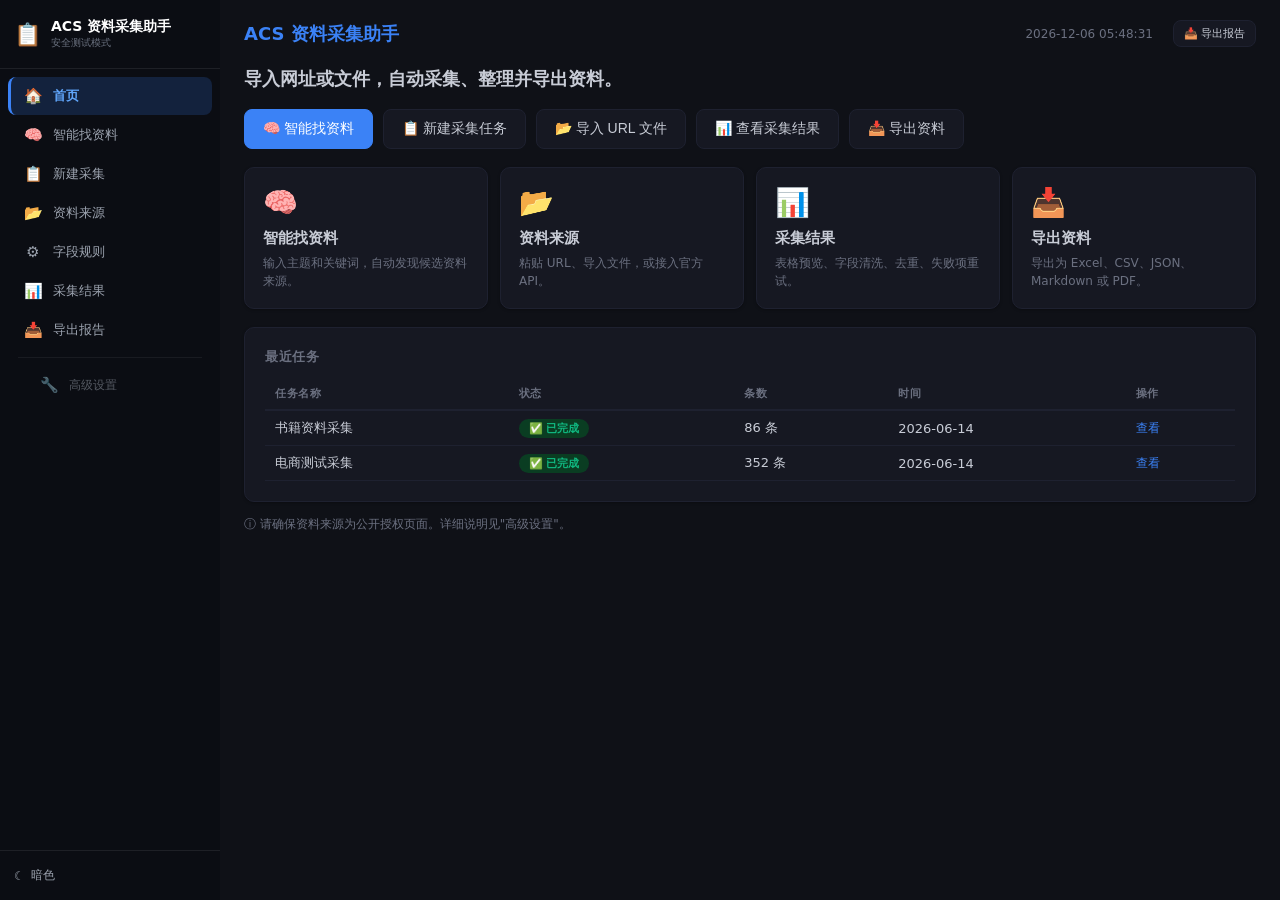
==== acs_ui/index.html @ 5f40047c "feat: ACS v1.1.0-discovery P1.1 — UI provider selector + candidate confirm loop acs_ui/index.html (4" ====
<!DOCTYPE html>
<html lang="zh-CN">
<head>
<meta charset="UTF-8">
<meta name="viewport" content="width=device-width, initial-scale=1.0">
<title>ACS 资料采集助手</title>
<link rel="stylesheet" href="styles.css">
</head>
<body>
<!-- ── Sidebar ── -->
<nav class="sidebar" id="sidebar">
  <div class="sidebar-brand">
    <span class="brand-icon">📋</span>
    <div>
      <div class="brand-name">ACS 资料采集助手</div>
      <div class="brand-ver">安全测试模式</div>
    </div>
  </div>
  <div class="sidebar-nav">
    <a class="nav-item active" data-page="overview" onclick="switchPage('overview')">
      <span class="nav-icon">🏠</span> 首页
    </a>
    <a class="nav-item" data-page="discovery" onclick="switchPage('discovery')">
      <span class="nav-icon">🧠</span> 智能找资料
    </a>
    <a class="nav-item" data-page="new_task" onclick="switchPage('new_task')">
      <span class="nav-icon">📋</span> 新建采集
    </a>
    <a class="nav-item" data-page="sources" onclick="switchPage('sources')">
      <span class="nav-icon">📂</span> 资料来源
    </a>
    <a class="nav-item" data-page="fields" onclick="switchPage('fields')">
      <span class="nav-icon">⚙</span> 字段规则
    </a>
    <a class="nav-item" data-page="results" onclick="switchPage('results')">
      <span class="nav-icon">📊</span> 采集结果
    </a>
    <a class="nav-item" data-page="export_page" onclick="switchPage('export_page')">
      <span class="nav-icon">📥</span> 导出报告
    </a>
    <div class="nav-separator"></div>
    <a class="nav-item nav-item-sub" data-page="readiness" onclick="switchPage('readiness')">
      <span class="nav-icon">🔧</span> 高级设置
    </a>
  </div>
  <div class="sidebar-footer">
    <div class="theme-toggle" onclick="toggleTheme()">
      <span id="theme-icon">☾</span> <span id="theme-label">暗色</span>
    </div>
  </div>
</nav>

<!-- ── Main Content ── -->
<main class="main">
  <header class="topbar">
    <div class="topbar-left">
      <span class="topbar-title">ACS 资料采集助手</span>
    </div>
    <div class="topbar-right">
      <span class="topbar-time" id="clock">--</span>
      <button class="btn btn-sm" onclick="exportReport()">📥 导出报告</button>
    </div>
  </header>

  <!-- ── Page: Home ── -->
  <section class="page active" id="page-overview">
    <h2>导入网址或文件，自动采集、整理并导出资料。</h2>

    <div class="action-row">
      <button class="btn btn-lg btn-primary" onclick="switchPage('discovery')">🧠 智能找资料</button>
      <button class="btn btn-lg" onclick="switchPage('new_task')">📋 新建采集任务</button>
      <button class="btn btn-lg" onclick="switchPage('sources')">📂 导入 URL 文件</button>
      <button class="btn btn-lg" onclick="switchPage('results')">📊 查看采集结果</button>
      <button class="btn btn-lg" onclick="switchPage('export_page')">📥 导出资料</button>
    </div>

    <div class="user-summary-grid">
      <div class="user-card" onclick="switchPage('discovery')" style="cursor:pointer">
        <div class="user-card-icon">🧠</div>
        <div class="user-card-title">智能找资料</div>
        <div class="user-card-desc">输入主题和关键词，自动发现候选资料来源。</div>
      </div>
      <div class="user-card" onclick="switchPage('sources')" style="cursor:pointer">
        <div class="user-card-icon">📂</div>
        <div class="user-card-title">资料来源</div>
        <div class="user-card-desc">粘贴 URL、导入文件，或接入官方 API。</div>
      </div>
      <div class="user-card" onclick="switchPage('results')" style="cursor:pointer">
        <div class="user-card-icon">📊</div>
        <div class="user-card-title">采集结果</div>
        <div class="user-card-desc">表格预览、字段清洗、去重、失败项重试。</div>
      </div>
      <div class="user-card" onclick="switchPage('export_page')" style="cursor:pointer">
        <div class="user-card-icon">📥</div>
        <div class="user-card-title">导出资料</div>
        <div class="user-card-desc">导出为 Excel、CSV、JSON、Markdown 或 PDF。</div>
      </div>
    </div>

    <div class="card">
      <h3>最近任务</h3>
      <table class="data-table">
        <thead><tr><th>任务名称</th><th>状态</th><th>条数</th><th>时间</th><th>操作</th></tr></thead>
        <tbody>
          <tr><td>书籍资料采集</td><td><span class="badge-green">✅ 已完成</span></td><td>86 条</td><td>2026-06-14</td><td><a href="#" onclick="switchPage('results')" class="link">查看</a></td></tr>
          <tr><td>电商测试采集</td><td><span class="badge-green">✅ 已完成</span></td><td>352 条</td><td>2026-06-14</td><td><a href="#" onclick="switchPage('results')" class="link">查看</a></td></tr>
        </tbody>
      </table>
    </div>

    <p class="footnote">ⓘ 请确保资料来源为公开授权页面。详细说明见"高级设置"。</p>
  </section>

  <!-- ── Page: Discovery ── -->
  <section class="page" id="page-discovery">
    <h2>🧠 智能找资料</h2>

    <div class="card" style="max-width:720px">
      <div class="form-group">
        <label>资料发现方式</label>
        <select class="form-input" id="provider_select" onchange="onProviderChange()" style="width:260px">
          <option value="mock">Mock 演示数据</option>
          <option value="import-file">导入搜索结果文件</option>
          <option value="sitemap">Sitemap</option>
          <option value="rss">RSS / Atom</option>
        </select>
        <div id="provider_desc" style="margin-top:4px;font-size:12px;color:var(--text-dim)">使用内置演示数据测试发现流程。</div>
      </div>

      <!-- Mock inputs -->
      <div id="inputs_mock">
        <div class="form-group">
          <label>资料主题</label>
          <input type="text" class="form-input" id="topic_mock" placeholder="例如：园区废气治理案例、半导体行业趋势...">
        </div>
        <div class="form-group">
          <label>关键词（逗号分隔）</label>
          <input type="text" class="form-input" id="keywords_mock" placeholder="例如：VOCs, 活性炭, 废气治理, 整改报告">
        </div>
        <div class="form-group" style="display:flex;gap:14px">
          <div style="flex:1">
            <label>资料类型</label>
            <select class="form-input"><option>网页资料</option><option>文章资料</option><option>政策资料</option><option>企业资料</option><option>商品资料</option><option>PDF 文档</option></select>
          </div>
          <div style="flex:1">
            <label>预计数量</label>
            <select class="form-input"><option>10 条</option><option>20 条</option><option selected>20 条</option><option>50 条</option></select>
          </div>
        </div>
      </div>

      <!-- Import-file inputs -->
      <div id="inputs_import" style="display:none">
        <div class="form-group">
          <label>文件路径</label>
          <input type="text" class="form-input" id="import_path" placeholder="D:\数据\search_results.csv 或 .txt / .json / .md">
        </div>
        <div class="form-group">
          <label>资料主题（可选）</label>
          <input type="text" class="form-input" id="topic_import" placeholder="例如：园区废气治理案例">
        </div>
        <div class="form-group">
          <label>关键词（逗号分隔，可选）</label>
          <input type="text" class="form-input" id="keywords_import" placeholder="例如：VOCs, 活性炭">
        </div>
        <p style="font-size:12px;color:var(--text-dim)">支持 CSV（含 url 列）、JSON 数组、TXT（每行一个 URL）、Markdown 文件。</p>
      </div>

      <!-- Sitemap inputs -->
      <div id="inputs_sitemap" style="display:none">
        <div class="form-group">
          <label>Sitemap 地址</label>
          <input type="text" class="form-input" id="sitemap_url" placeholder="https://example.com/sitemap.xml">
        </div>
        <div class="form-group">
          <label>资料主题（可选）</label>
          <input type="text" class="form-input" id="topic_sm" placeholder="例如：园区废气治理案例">
        </div>
        <div class="form-group">
          <label>关键词（逗号分隔，可选）</label>
          <input type="text" class="form-input" id="keywords_sm" placeholder="例如：VOCs, 活性炭">
        </div>
        <p style="font-size:12px;color:var(--text-dim)">仅读取公开 sitemap。不绕过登录或访问控制。支持 sitemap index 递归。</p>
      </div>

      <!-- RSS inputs -->
      <div id="inputs_rss" style="display:none">
        <div class="form-group">
          <label>Feed 地址</label>
          <input type="text" class="form-input" id="feed_url" placeholder="https://example.com/feed.xml 或 /rss">
        </div>
        <div class="form-group">
          <label>资料主题（可选）</label>
          <input type="text" class="form-input" id="topic_rss" placeholder="例如：园区废气治理案例">
        </div>
        <div class="form-group">
          <label>关键词（逗号分隔，可选）</label>
          <input type="text" class="form-input" id="keywords_rss" placeholder="例如：VOCs, 活性炭">
        </div>
        <p style="font-size:12px;color:var(--text-dim)">支持 RSS 2.0 和 Atom 格式。仅读取公开 feed。</p>
      </div>

      <div class="form-group" style="margin-top:8px">
        <label style="cursor:pointer;font-weight:400">
          <input type="checkbox" id="exclude_commercial" checked style="margin-right:6px"> 排除商业平台（Amazon/Walmart/BestBuy 等，已知存在访问限制）
        </label>
      </div>

      <button class="btn btn-primary btn-lg" onclick="runDiscovery()" style="margin-top:8px">🔍 开始找资料</button>

      <div id="discovery_cmd" style="display:none;margin-top:14px;padding:12px;background:var(--bg);border-radius:6px;font-family:monospace;font-size:12px"></div>

      <p class="footnote" style="margin-top:10px">ⓘ 所有候选来源均经过安全检查和合规过滤。blocked 来源不会被采集。</p>
    </div>
  </section>

  <!-- ── Page: Candidate Confirmation ── -->
  <section class="page" id="page-candidates">
    <h2>候选来源确认</h2>

    <div class="card">
      <div style="display:flex;justify-content:space-between;align-items:center;margin-bottom:14px;flex-wrap:wrap;gap:8px">
        <span>搜索结果：<strong id="candidate_total">6</strong> 条 <span style="font-size:12px;color:var(--text-dim)" id="provider_label">(Mock 演示)</span></span>
        <span>
          <button class="btn btn-sm" onclick="selectAllAllowed()">全选可采集</button>
          <button class="btn btn-sm btn-primary" onclick="addToTask()">加入采集任务 →</button>
        </span>
      </div>

      <table class="data-table">
        <thead><tr><th>☑</th><th>标题</th><th>URL</th><th>来源</th><th>相关度</th><th>状态</th><th>操作</th></tr></thead>
        <tbody id="candidate_tbody">
          <tr><td><input type="checkbox" checked></td><td>园区VOCs治理典型案例分析</td><td style="font-family:monospace;font-size:11px">epb.gov.cn/...</td><td>epb.gov.cn</td><td><span class="badge-green">92%</span></td><td><span class="badge-green">可采集</span></td><td><a href="#" class="link" onclick="showToast('完整度 67%，采集时间 14:23')">详情</a></td></tr>
          <tr><td><input type="checkbox" checked></td><td>活性炭吸附技术在废气治理中的应用指南</td><td style="font-family:monospace;font-size:11px">mee.gov.cn/...</td><td>mee.gov.cn</td><td><span class="badge-green">88%</span></td><td><span class="badge-green">可采集</span></td><td><a href="#" class="link">详情</a></td></tr>
          <tr><td><input type="checkbox" checked></td><td>挥发性有机物治理整改报告汇编</td><td style="font-family:monospace;font-size:11px">zhbb.gov.cn/...</td><td>zhbb.gov.cn</td><td><span class="badge-green">85%</span></td><td><span class="badge-green">可采集</span></td><td><a href="#" class="link">详情</a></td></tr>
          <tr><td><input type="checkbox"></td><td>XXX环保设备供应商产品目录</td><td style="font-family:monospace;font-size:11px">example.com/...</td><td>example.com</td><td><span class="badge-yellow">71%</span></td><td><span class="badge-yellow">需确认</span></td><td><a href="#" class="link">预览</a></td></tr>
          <tr><td><input type="checkbox"></td><td>XXX公司VOCs治理方案.pdf</td><td style="font-family:monospace;font-size:11px">xxx.co/...</td><td>xxx.co</td><td><span class="badge-yellow">65%</span></td><td><span class="badge-red">高风险</span></td><td><span class="dim">商业域名</span></td></tr>
          <tr><td><span style="color:var(--red)">✕</span></td><td style="opacity:0.45">付费资料平台 - VOCs治理专题</td><td style="font-family:monospace;font-size:11px;opacity:0.45">paywall.cn/...</td><td style="opacity:0.45">paywall.cn</td><td><span class="badge-red">40%</span></td><td><span class="badge-red">禁止采集</span></td><td><span class="dim">付费墙</span></td></tr>
        </tbody>
      </table>

      <div style="margin-top:12px;font-size:13px;display:flex;justify-content:space-between;align-items:center;flex-wrap:wrap;gap:8px">
        <span>
          已选 <strong id="sel_count">3</strong> 条 |
          <span class="badge-green">可采集 <span id="allowed_n">3</span></span>
          <span class="badge-yellow">需确认 <span id="review_n">2</span></span>
          <span class="badge-red">禁止 <span id="blocked_n">1</span></span>
        </span>
        <span style="font-size:12px;color:var(--text-dim)">ⓘ 禁止采集的条目不可勾选，不会进入采集任务。</span>
      </div>

      <div id="task_cmd_box" style="display:none;margin-top:14px;padding:12px;background:var(--bg);border-radius:6px;font-family:monospace;font-size:12px"></div>
    </div>
  </section>

  <!-- ── Page: New Task ── -->
  <section class="page" id="page-new_task">
    <h2>新建采集任务</h2>

    <div class="card" style="max-width:640px">
      <div class="form-group">
        <label>任务名称</label>
        <input type="text" class="form-input" id="task_name" placeholder="例如：商品资料采集_2026" value="资料采集_2026-06-14">
      </div>
      <div class="form-group">
        <label>资料类型</label>
        <select class="form-input" id="task_type">
          <option>商品资料</option>
          <option>文章资料</option>
          <option>企业资料</option>
          <option>网页资料</option>
          <option>自定义资料</option>
        </select>
      </div>
      <div class="form-group">
        <label>目标来源</label>
        <select class="form-input" id="task_source">
          <option>从 URL 文件导入</option>
          <option>粘贴单个 URL</option>
          <option>导入本地 HTML</option>
          <option>导入 CSV / Excel / JSON</option>
        </select>
      </div>
      <div class="form-group">
        <label>采集模式</label>
        <div style="margin-top:6px">
          <label style="margin-right:20px;cursor:pointer"><input type="radio" name="mode" value="test" checked> 安全测试（推荐）</label>
          <label style="cursor:pointer;opacity:0.6"><input type="radio" name="mode" value="prod" disabled> 正式采集（需合规 URL + 准备状态评估）</label>
        </div>
      </div>
      <button class="btn btn-primary" onclick="switchPage('sources')" style="margin-top:12px">下一步：导入资料来源 →</button>
    </div>
  </section>

  <!-- ── Page: Sources ── -->
  <section class="page" id="page-sources">
    <h2>资料来源</h2>

    <div class="card" style="max-width:680px">
      <div style="display:flex;gap:10px;margin-bottom:16px">
        <button class="btn" onclick="showToast('请选择 URL 文件（每行一个网址）')">📁 导入 URL 文件</button>
        <button class="btn" onclick="showToast('请在下方粘贴 URL')">📋 粘贴单个 URL</button>
        <button class="btn" onclick="showToast('请选择本地 HTML 文件')">📄 导入本地 HTML</button>
        <button class="btn" onclick="showToast('请选择 CSV / Excel / JSON 文件')">📊 导入表格文件</button>
      </div>

      <textarea class="form-input" rows="4" placeholder="在此粘贴 URL，每行一个...&#10;https://example.com/product/1&#10;https://example.com/product/2" style="font-family:monospace;font-size:13px"></textarea>

      <div style="margin-top:12px;font-size:13px;color:var(--text-dim)">
        已导入 <strong id="source_count">86</strong> 条来源
      </div>

      <table class="data-table" style="margin-top:10px;max-height:240px;display:block;overflow-y:auto">
        <thead><tr><th>#</th><th>URL</th><th>状态</th></tr></thead>
        <tbody>
          <tr><td>1</td><td style="font-family:monospace;font-size:12px">https://books.toscrape.com/catalogue/a-light-in-the-attic_1000/index.html</td><td><span class="badge-green">✅</span></td></tr>
          <tr><td>2</td><td style="font-family:monospace;font-size:12px">https://books.toscrape.com/catalogue/tipping-the-velvet_999/index.html</td><td><span class="badge-green">✅</span></td></tr>
          <tr><td>3</td><td style="font-family:monospace;font-size:12px">https://books.toscrape.com/catalogue/soumission_998/index.html</td><td><span class="badge-green">✅</span></td></tr>
        </tbody>
      </table>

      <button class="btn btn-primary" onclick="switchPage('fields')" style="margin-top:12px">下一步：选择字段 →</button>
    </div>
  </section>

  <!-- ── Page: Fields ── -->
  <section class="page" id="page-fields">
    <h2>字段规则</h2>

    <div class="card" style="max-width:680px">
      <h3>选择要提取的字段</h3>
      <div class="field-grid">
        <label class="field-check"><input type="checkbox" checked> 标题</label>
        <label class="field-check"><input type="checkbox" checked> 价格</label>
        <label class="field-check"><input type="checkbox" checked> 描述</label>
        <label class="field-check"><input type="checkbox" checked> 图片</label>
        <label class="field-check"><input type="checkbox" checked> 链接</label>
        <label class="field-check"><input type="checkbox" checked> 正文</label>
        <label class="field-check"><input type="checkbox"> 发布时间</label>
        <label class="field-check"><input type="checkbox"> 作者</label>
        <label class="field-check"><input type="checkbox"> 分类</label>
      </div>

      <div style="margin-top:16px">
        <label>使用模板</label>
        <select class="form-input" style="width:200px;display:inline;margin-left:8px">
          <option>商品资料模板</option>
          <option>文章资料模板</option>
          <option>自定义字段</option>
        </select>
        <button class="btn btn-sm" style="margin-left:8px" onclick="showToast('模板已保存')">💾 保存模板</button>
      </div>

      <button class="btn btn-primary" onclick="switchPage('results')" style="margin-top:12px">开始采集 →</button>
    </div>
  </section>

  <!-- ── Page: Results ── -->
  <section class="page" id="page-results">
    <h2>采集结果</h2>

    <div class="card">
      <div style="display:flex;gap:8px;margin-bottom:14px;flex-wrap:wrap">
        <input type="text" class="form-input" placeholder="🔍 搜索..." style="width:200px">
        <button class="btn btn-sm">筛选 ▾</button>
        <button class="btn btn-sm" onclick="showToast('已去除重复数据')">去重</button>
        <button class="btn btn-sm" onclick="showToast('正在重新采集失败项...')">🔄 重试失败项</button>
      </div>

      <table class="data-table">
        <thead><tr><th>#</th><th>标题</th><th>价格</th><th>状态</th><th>操作</th></tr></thead>
        <tbody>
          <tr><td>1</td><td>A Light in the Attic</td><td>£51.77</td><td><span class="badge-green">✅</span></td><td><a href="#" class="link" onclick="showToast('详情：采集时间 14:23，完整度 67%')">详情</a></td></tr>
          <tr><td>2</td><td>Tipping the Velvet</td><td>£53.74</td><td><span class="badge-green">✅</span></td><td><a href="#" class="link" onclick="showToast('详情：采集时间 14:23，完整度 67%')">详情</a></td></tr>
          <tr><td>3</td><td>Soumission</td><td>£50.10</td><td><span class="badge-green">✅</span></td><td><a href="#" class="link" onclick="showToast('详情：采集时间 14:23，完整度 67%')">详情</a></td></tr>
          <tr><td>4</td><td>Sharp Objects</td><td>£47.82</td><td><span class="badge-red">❌ 404</span></td><td><a href="#" class="link" onclick="showToast('失败原因：页面不存在 (HTTP 404)，已自动跳过')">重试</a></td></tr>
          <tr><td>5</td><td>Sapiens</td><td>£54.23</td><td><span class="badge-green">✅</span></td><td><a href="#" class="link">详情</a></td></tr>
        </tbody>
      </table>

      <div style="display:flex;justify-content:space-between;align-items:center;margin-top:12px;font-size:13px">
        <span><span class="badge-green">86 条成功</span> <span class="badge-red">0 条失败</span></span>
        <span>
          <button class="btn btn-sm btn-primary" onclick="switchPage('export_page')">📥 导出全部结果</button>
        </span>
      </div>
    </div>
  </section>

  <!-- ── Page: Export ── -->
  <section class="page" id="page-export_page">
    <h2>导出报告</h2>

    <div class="card" style="max-width:600px">
      <h3>导出格式</h3>
      <div class="action-row">
        <button class="btn btn-lg" onclick="showToast('正在导出 Excel...')">📊 Excel (.xlsx)</button>
        <button class="btn btn-lg" onclick="showToast('正在导出 CSV...')">📄 CSV</button>
        <button class="btn btn-lg" onclick="exportReport()">📋 JSON</button>
        <button class="btn btn-lg" onclick="showToast('正在导出 Markdown...')">📝 Markdown</button>
        <button class="btn btn-lg" onclick="showToast('PDF 导出功能将在后续版本中实现')" style="opacity:0.6">📕 PDF</button>
      </div>

      <div class="form-group" style="margin-top:14px">
        <label>导出范围</label>
        <div style="margin-top:4px">
          <label style="margin-right:20px;cursor:pointer"><input type="radio" name="export_scope" checked> 全部</label>
          <label style="margin-right:20px;cursor:pointer"><input type="radio" name="export_scope"> 仅成功项</label>
          <label style="cursor:pointer"><input type="radio" name="export_scope"> 仅失败项</label>
        </div>
      </div>

      <div class="form-group" style="margin-top:10px">
        <label>文件名</label>
        <input type="text" class="form-input" value="资料导出_2026-06-14" style="width:280px">
      </div>

      <h3 style="margin-top:20px">最近导出</h3>
      <table class="data-table">
        <thead><tr><th>文件名</th><th>条数</th><th>格式</th></tr></thead>
        <tbody>
          <tr><td>资料导出_2026-06-14</td><td>86</td><td>.json</td></tr>
        </tbody>
      </table>
    </div>
  </section>

  <!-- ── Page: Readiness (高级设置) ── -->
  <section class="page" id="page-readiness">
    <h2>高级设置</h2>

    <div class="card">
      <table class="metric-table">
        <tr><td>系统状态</td><td><span class="badge-blue">安全测试模式</span></td></tr>
        <tr><td>准备状态*</td><td><span class="badge-green">READY</span> <span class="dim">*仅测试站点</span></td></tr>
        <tr><td>真实生产</td><td><span class="badge-red">未启用</span></td></tr>
        <tr><td>自动测试</td><td><span class="badge-green">529/529 通过</span></td></tr>
        <tr><td>健康检查</td><td><span class="badge-green">15/15 通过</span></td></tr>
      </table>
    </div>

    <details class="advanced-details">
      <summary>展开合规检查</summary>
      <div class="diagnostic-block">
        <div class="security-checks">
          <div class="check-row ok"><span>✓</span> 不绕过登录</div>
          <div class="check-row ok"><span>✓</span> 不绕过验证码</div>
          <div class="check-row ok"><span>✓</span> 不绕过访问控制</div>
          <div class="check-row ok"><span>✓</span> 不绕过 403/401/429</div>
          <div class="check-row ok"><span>✓</span> 不使用 Cookie/Token 绕过</div>
          <div class="check-row ok"><span>✓</span> 不高频请求</div>
          <div class="check-row ok"><span>✓</span> 不采集未授权资料</div>
          <div class="check-row ok"><span>✓</span> AI Parser 不替代正式输出</div>
        </div>
      </div>
    </details>

    <details class="advanced-details">
      <summary>展开 readiness 详情</summary>
      <div class="diagnostic-block">
        <table class="data-table">
          <thead><tr><th>站点</th><th>样本</th><th>成功率</th><th>完整度</th><th>等级</th></tr></thead>
          <tbody>
            <tr><td>books.toscrape.com</td><td>352</td><td>100%</td><td>63.5%</td><td><span class="badge-green">READY</span></td></tr>
            <tr><td>真实目标站点</td><td>0</td><td>—</td><td>—</td><td><span class="badge-red">未完成</span></td></tr>
          </tbody>
        </table>
      </div>
    </details>

    <details class="advanced-details">
      <summary>展开 canary sandbox</summary>
      <div class="diagnostic-block">
        <table class="metric-table">
          <tr><td>Canary</td><td><span class="badge-blue">沙盒已完成</span></td></tr>
          <tr><td>Rollback</td><td><span class="badge-green">已验证</span></td></tr>
          <tr><td>真实生产 Canary</td><td><span class="badge-red">未执行</span></td></tr>
        </table>
      </div>
    </details>

    <div class="card" style="margin-top:14px">
      <h3>关于</h3>
      <p style="font-size:13px;color:var(--text-dim)">ACS v1.0.0-sandbox · 安全测试模式 · 真实生产未启用</p>
    </div>
  </section>
</main>

<script src="app.js"></script>
</body>
</html>
---- acs_ui/styles.css ----
/* ── ACS 资料采集助手 — Desktop Data Tool Theme ── */
:root {
  --bg: #f5f6f8;
  --bg-card: #ffffff;
  --bg-sidebar: #1a1d28;
  --border: #e0e3e8;
  --text: #1a1c23;
  --text-dim: #7a7f8c;
  --accent: #3b82f6;
  --accent-light: #eff6ff;
  --green: #10b981;
  --green-light: #ecfdf5;
  --yellow: #f59e0b;
  --yellow-light: #fffbeb;
  --red: #ef4444;
  --red-light: #fef2f2;
  --blue: #3b82f6;
  --blue-light: #eff6ff;
  --radius: 10px;
  --shadow: 0 1px 3px rgba(0,0,0,0.08);
  --shadow-lg: 0 4px 12px rgba(0,0,0,0.1);
  --font: -apple-system, BlinkMacSystemFont, 'Segoe UI', system-ui, sans-serif;
  --sidebar-w: 220px;
}

/* Dark mode */
body.dark {
  --bg: #0f1117;
  --bg-card: #161822;
  --bg-sidebar: #0b0d13;
  --border: #1e2130;
  --text: #c8ccd6;
  --text-dim: #6b7080;
  --accent-light: #0a1f3d;
  --green-light: #0a3d22;
  --yellow-light: #3d2e00;
  --red-light: #3d0a0a;
  --blue-light: #0a1f3d;
  --shadow: 0 1px 3px rgba(0,0,0,0.3);
  --shadow-lg: 0 4px 12px rgba(0,0,0,0.4);
}

* { margin:0; padding:0; box-sizing:border-box; }
body { font-family:var(--font); background:var(--bg); color:var(--text); display:flex; min-height:100vh; }

/* ── Sidebar ── */
.sidebar {
  width:var(--sidebar-w); background:var(--bg-sidebar); color:#c8ccd6;
  display:flex; flex-direction:column; position:fixed; top:0; left:0; bottom:0; z-index:10;
}
.sidebar-brand { padding:18px 14px; border-bottom:1px solid rgba(255,255,255,0.08); display:flex; align-items:center; gap:10px; }
.brand-icon { font-size:22px; }
.brand-name { font-size:14px; font-weight:700; color:#fff; }
.brand-ver { font-size:10px; color:#6b7280; }
.sidebar-nav { flex:1; padding:8px; }
.nav-item {
  display:flex; align-items:center; gap:10px; padding:10px 12px; border-radius:8px;
  color:#9ca3af; cursor:pointer; font-size:13px; transition:all 0.12s; margin-bottom:1px;
  text-decoration:none; border-left:3px solid transparent;
}
.nav-item:hover { background:rgba(255,255,255,0.06); color:#e5e7eb; }
.nav-item.active { background:rgba(59,130,246,0.18); color:#60a5fa; font-weight:600; border-left-color:#3b82f6; }
.nav-icon { font-size:15px; width:20px; text-align:center; }
.nav-item-sub { opacity:0.5; font-size:12px; padding-left:28px; margin-top:6px; }
.nav-item-sub:hover { opacity:0.85; }
.nav-separator { height:1px; background:rgba(255,255,255,0.06); margin:8px 10px; }
.sidebar-footer { padding:10px 14px; border-top:1px solid rgba(255,255,255,0.08); font-size:12px; }
.theme-toggle { display:flex; align-items:center; gap:6px; cursor:pointer; color:#9ca3af; padding:6px 0; }
.theme-toggle:hover { color:#e5e7eb; }

/* ── Main ── */
.main { margin-left:var(--sidebar-w); flex:1; padding:20px 24px; overflow-y:auto; }

/* ── Topbar ── */
.topbar { display:flex; justify-content:space-between; align-items:center; margin-bottom:20px; flex-wrap:wrap; gap:8px; }
.topbar-title { font-size:18px; font-weight:700; color:var(--accent); }
.topbar-time { font-size:12px; color:var(--text-dim); margin-right:12px; font-variant-numeric:tabular-nums; }
.topbar-right { display:flex; align-items:center; gap:8px; }

/* ── Badges ── */
.badge-green, .badge-yellow, .badge-red, .badge-blue {
  font-size:11px; padding:3px 10px; border-radius:12px; font-weight:600; white-space:nowrap;
}
.badge-green { background:var(--green-light); color:var(--green); }
.badge-yellow { background:var(--yellow-light); color:var(--yellow); }
.badge-red { background:var(--red-light); color:var(--red); }
.badge-blue { background:var(--blue-light); color:var(--blue); }

/* ── Cards ── */
.card {
  background:var(--bg-card); border:1px solid var(--border); border-radius:var(--radius);
  padding:20px; margin-bottom:14px; box-shadow:var(--shadow);
}
.card h3 { font-size:13px; color:var(--text-dim); text-transform:uppercase; letter-spacing:0.5px; margin-bottom:12px; }
.card-grid { display:grid; grid-template-columns:repeat(auto-fill, minmax(240px, 1fr)); gap:12px; margin-bottom:14px; }
.card-metric { text-align:center; }
.metric-label { font-size:10px; color:var(--text-dim); text-transform:uppercase; letter-spacing:1px; margin-bottom:6px; }
.metric-value { font-size:20px; font-weight:700; margin-bottom:3px; }
.metric-sub { font-size:11px; color:var(--text-dim); }
h2 { font-size:18px; font-weight:600; margin-bottom:16px; color:var(--text); }

/* ── User Cards ── */
.user-summary-grid {
  display:grid; grid-template-columns:repeat(auto-fill, minmax(220px, 1fr)); gap:12px; margin-bottom:18px;
}
.user-card {
  border:1px solid var(--border); border-radius:var(--radius); padding:18px;
  background:var(--bg-card); box-shadow:var(--shadow); transition:box-shadow 0.15s;
}
.user-card:hover { box-shadow:var(--shadow-lg); }
.user-card-icon { font-size:28px; margin-bottom:10px; }
.user-card-title { font-size:15px; font-weight:600; margin-bottom:6px; }
.user-card-desc { font-size:12px; color:var(--text-dim); line-height:1.5; }

/* ── Action Row ── */
.action-row { display:flex; flex-wrap:wrap; gap:10px; margin:18px 0; }

/* ── Tables ── */
.metric-table { width:100%; border-collapse:collapse; }
.metric-table td { padding:8px 0; border-bottom:1px solid var(--border); font-size:13px; }
.metric-table td:first-child { color:var(--text-dim); width:160px; }
.data-table { width:100%; border-collapse:collapse; font-size:13px; }
.data-table th { text-align:left; padding:8px 10px; border-bottom:2px solid var(--border); color:var(--text-dim); font-weight:600; font-size:11px; text-transform:uppercase; letter-spacing:0.5px; }
.data-table td { padding:8px 10px; border-bottom:1px solid var(--border); }
.data-table tr:hover td { background:rgba(59,130,246,0.03); }
.dim { color:var(--text-dim); font-size:11px; }
.link { color:var(--accent); text-decoration:none; font-size:12px; cursor:pointer; }
.link:hover { text-decoration:underline; }

/* ── Forms ── */
.form-group { margin-bottom:14px; }
.form-group label { display:block; font-size:13px; font-weight:500; margin-bottom:5px; color:var(--text-dim); }
.form-input {
  width:100%; padding:9px 12px; border:1px solid var(--border); border-radius:6px;
  font-size:13px; font-family:var(--font); background:var(--bg); color:var(--text);
}
.form-input:focus { outline:none; border-color:var(--accent); box-shadow:0 0 0 3px rgba(59,130,246,0.1); }

.field-grid { display:flex; flex-wrap:wrap; gap:10px; }
.field-check {
  display:flex; align-items:center; gap:6px; font-size:13px; cursor:pointer;
  padding:6px 12px; border:1px solid var(--border); border-radius:6px; background:var(--bg);
}
.field-check:hover { border-color:var(--accent); }

/* ── Page visibility ── */
.page { display:none; }
.page.active { display:block; }

/* ── Buttons ── */
.btn {
  padding:8px 16px; border:1px solid var(--border); border-radius:8px; cursor:pointer;
  font-size:13px; background:var(--bg-card); color:var(--text); transition:all 0.12s;
}
.btn:hover { border-color:var(--accent); color:var(--accent); }
.btn-primary { background:var(--accent); color:#fff; border-color:var(--accent); }
.btn-primary:hover { background:#2563eb; color:#fff; }
.btn-sm { padding:5px 10px; font-size:11px; }
.btn-lg { padding:10px 18px; font-size:14px; font-weight:500; }

/* ── Footnotes ── */
.footnote { font-size:12px; color:var(--text-dim); margin-top:8px; }

/* ── Advanced ── */
.diagnostic-block {
  opacity:0.88; border-top:1px solid var(--border); margin-top:10px; padding-top:12px;
}
details.advanced-details {
  border:1px solid var(--border); border-radius:var(--radius);
  padding:12px 14px; margin-bottom:10px; background:var(--bg-card);
}
details.advanced-details summary { cursor:pointer; font-weight:600; font-size:13px; }

/* ── Security Checks ── */
.security-checks { font-size:13px; }
.check-row { display:flex; align-items:center; gap:8px; padding:5px 0; }
.check-row.ok { color:var(--green); }
.check-row span { font-size:14px; font-weight:700; }

/* ── Toast ── */
.toast {
  position:fixed; right:20px; bottom:20px; background:#1e293b; color:#fff;
  padding:12px 16px; border-radius:8px; box-shadow:0 12px 30px rgba(0,0,0,0.25);
  opacity:0; transform:translateY(8px); pointer-events:none;
  transition:all 0.2s ease; z-index:9999; font-family:var(--font); font-size:13px;
}
.toast.show { opacity:1; transform:translateY(0); }
body.dark .toast { background:#334155; }

/* ── Responsive ── */
@media (max-width:900px) {
  .sidebar { width:56px; }
  .sidebar .brand-name, .sidebar .brand-ver, .sidebar .nav-item span:not(.nav-icon),
  .sidebar .sidebar-footer, .nav-separator { display:none; }
  .sidebar-brand { padding:10px 8px; justify-content:center; }
  .nav-item { justify-content:center; padding:10px 6px; }
  .main { margin-left:56px; padding:12px; }
  .user-summary-grid { grid-template-columns:1fr; }
  .action-row { flex-direction:column; }
}
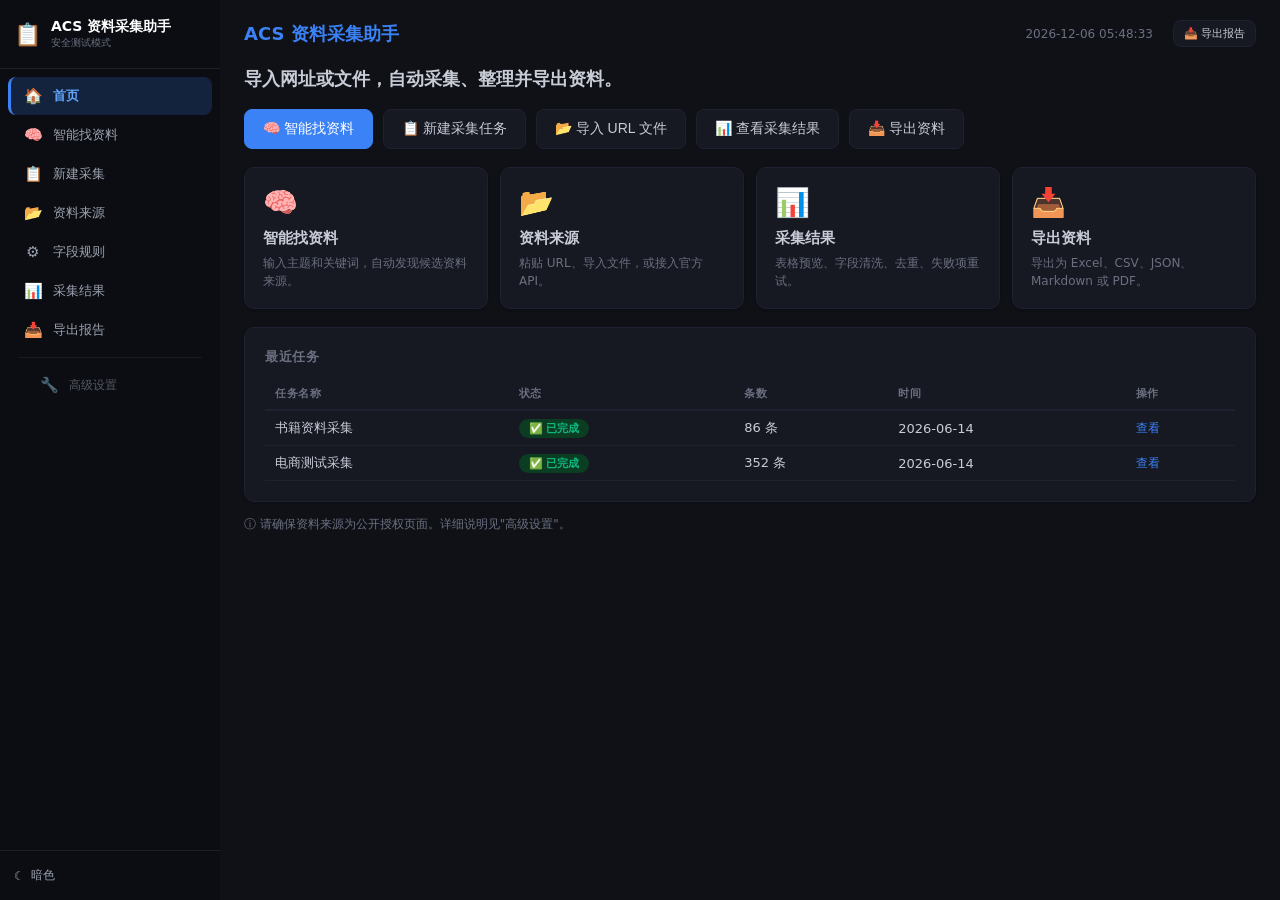
==== commit 74cd90ca: "feat: ACS v1.1.0-discovery P1.3 — one-click shadow collect + results preview + export local_server.p" ====
--- a/acs_ui/index.html
+++ b/acs_ui/index.html
@@ -359,31 +359,36 @@
   <section class="page" id="page-results">
     <h2>采集结果</h2>
 
+    <!-- Task Progress -->
+    <div class="card" style="margin-bottom:12px">
+      <div style="display:flex;justify-content:space-between;align-items:center;flex-wrap:wrap;gap:8px;margin-bottom:10px">
+        <span><strong>任务状态:</strong> <span id="task_status_text">就绪</span></span>
+        <span>
+          ☑ 成功: <strong id="task_ok">0</strong> &nbsp;
+          ✕ 失败: <strong id="task_fail">0</strong>
+        </span>
+      </div>
+      <div style="background:var(--bg);border-radius:6px;height:20px;overflow:hidden;margin-bottom:6px">
+        <div id="task_progress_bar" style="background:var(--accent);height:100%;width:0%;text-align:center;font-size:11px;color:#fff;line-height:20px;transition:width 0.5s">0%</div>
+      </div>
+      <div id="task_message" style="font-size:12px;color:var(--text-dim)">等待采集任务启动</div>
+      <div style="margin-top:10px;display:flex;gap:8px;flex-wrap:wrap">
+        <button class="btn btn-primary btn-sm" onclick="runShadowTask()" id="run_shadow_btn">▶ 开始测试采集</button>
+        <button class="btn btn-sm" onclick="loadResults()">🔄 刷新结果</button>
+        <button class="btn btn-sm" onclick="exportResults('json')">📋 导出 JSON</button>
+        <button class="btn btn-sm" onclick="exportResults('csv')">📄 导出 CSV</button>
+        <button class="btn btn-sm" onclick="exportResults('markdown')">📝 导出 Markdown</button>
+      </div>
+    </div>
+
+    <!-- Results Table -->
     <div class="card">
-      <div style="display:flex;gap:8px;margin-bottom:14px;flex-wrap:wrap">
-        <input type="text" class="form-input" placeholder="🔍 搜索..." style="width:200px">
-        <button class="btn btn-sm">筛选 ▾</button>
-        <button class="btn btn-sm" onclick="showToast('已去除重复数据')">去重</button>
-        <button class="btn btn-sm" onclick="showToast('正在重新采集失败项...')">🔄 重试失败项</button>
-      </div>
-
       <table class="data-table">
-        <thead><tr><th>#</th><th>标题</th><th>价格</th><th>状态</th><th>操作</th></tr></thead>
-        <tbody>
-          <tr><td>1</td><td>A Light in the Attic</td><td>£51.77</td><td><span class="badge-green">✅</span></td><td><a href="#" class="link" onclick="showToast('详情：采集时间 14:23，完整度 67%')">详情</a></td></tr>
-          <tr><td>2</td><td>Tipping the Velvet</td><td>£53.74</td><td><span class="badge-green">✅</span></td><td><a href="#" class="link" onclick="showToast('详情：采集时间 14:23，完整度 67%')">详情</a></td></tr>
-          <tr><td>3</td><td>Soumission</td><td>£50.10</td><td><span class="badge-green">✅</span></td><td><a href="#" class="link" onclick="showToast('详情：采集时间 14:23，完整度 67%')">详情</a></td></tr>
-          <tr><td>4</td><td>Sharp Objects</td><td>£47.82</td><td><span class="badge-red">❌ 404</span></td><td><a href="#" class="link" onclick="showToast('失败原因：页面不存在 (HTTP 404)，已自动跳过')">重试</a></td></tr>
-          <tr><td>5</td><td>Sapiens</td><td>£54.23</td><td><span class="badge-green">✅</span></td><td><a href="#" class="link">详情</a></td></tr>
+        <thead><tr><th>#</th><th>URL</th><th>标题</th><th>描述</th><th>价格</th><th>状态</th><th>失败原因</th><th>时间</th></tr></thead>
+        <tbody id="results_tbody">
+          <tr><td colspan="8" style="text-align:center;color:var(--text-dim)">点击"开始测试采集"或"刷新结果"加载数据</td></tr>
         </tbody>
       </table>
-
-      <div style="display:flex;justify-content:space-between;align-items:center;margin-top:12px;font-size:13px">
-        <span><span class="badge-green">86 条成功</span> <span class="badge-red">0 条失败</span></span>
-        <span>
-          <button class="btn btn-sm btn-primary" onclick="switchPage('export_page')">📥 导出全部结果</button>
-        </span>
-      </div>
     </div>
   </section>
 
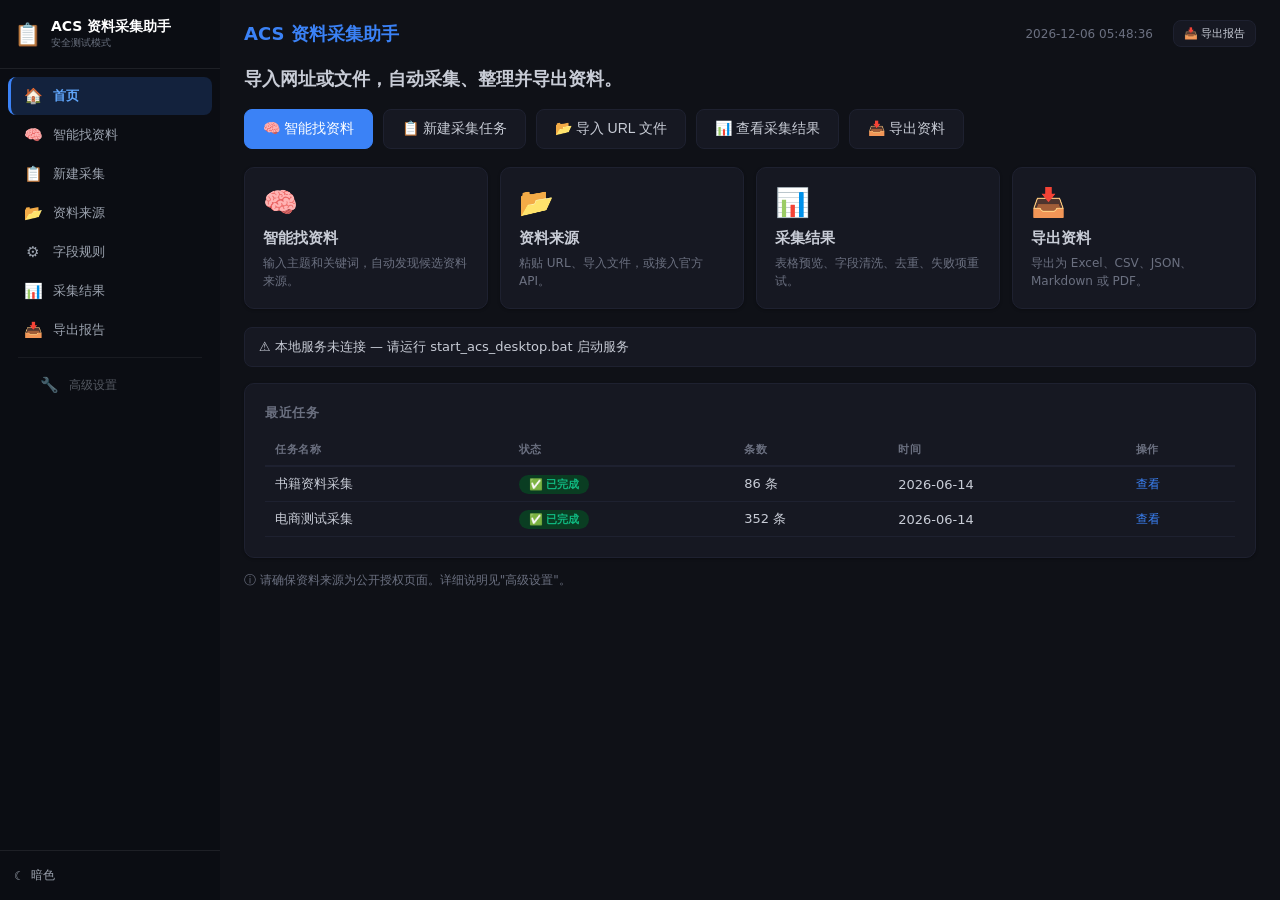
==== commit 792d2b82: "feat: ACS v1.1.0-discovery P1.4 — desktop one-click launch + release closure start_acs_desktop.bat: " ====
--- a/acs_ui/index.html
+++ b/acs_ui/index.html
@@ -97,6 +97,13 @@
       </div>
     </div>
 
+    <!-- Service Status -->
+    <div id="service_status_bar" style="margin-bottom:16px;padding:10px 14px;border-radius:8px;font-size:13px;border:1px solid var(--border);background:var(--bg-card)">
+      <span id="svc_status_icon">⏳</span>
+      <span id="svc_status_text">正在检测本地服务...</span>
+      <span style="color:var(--text-dim);margin-left:16px" id="svc_mode"></span>
+    </div>
+
     <div class="card">
       <h3>最近任务</h3>
       <table class="data-table">
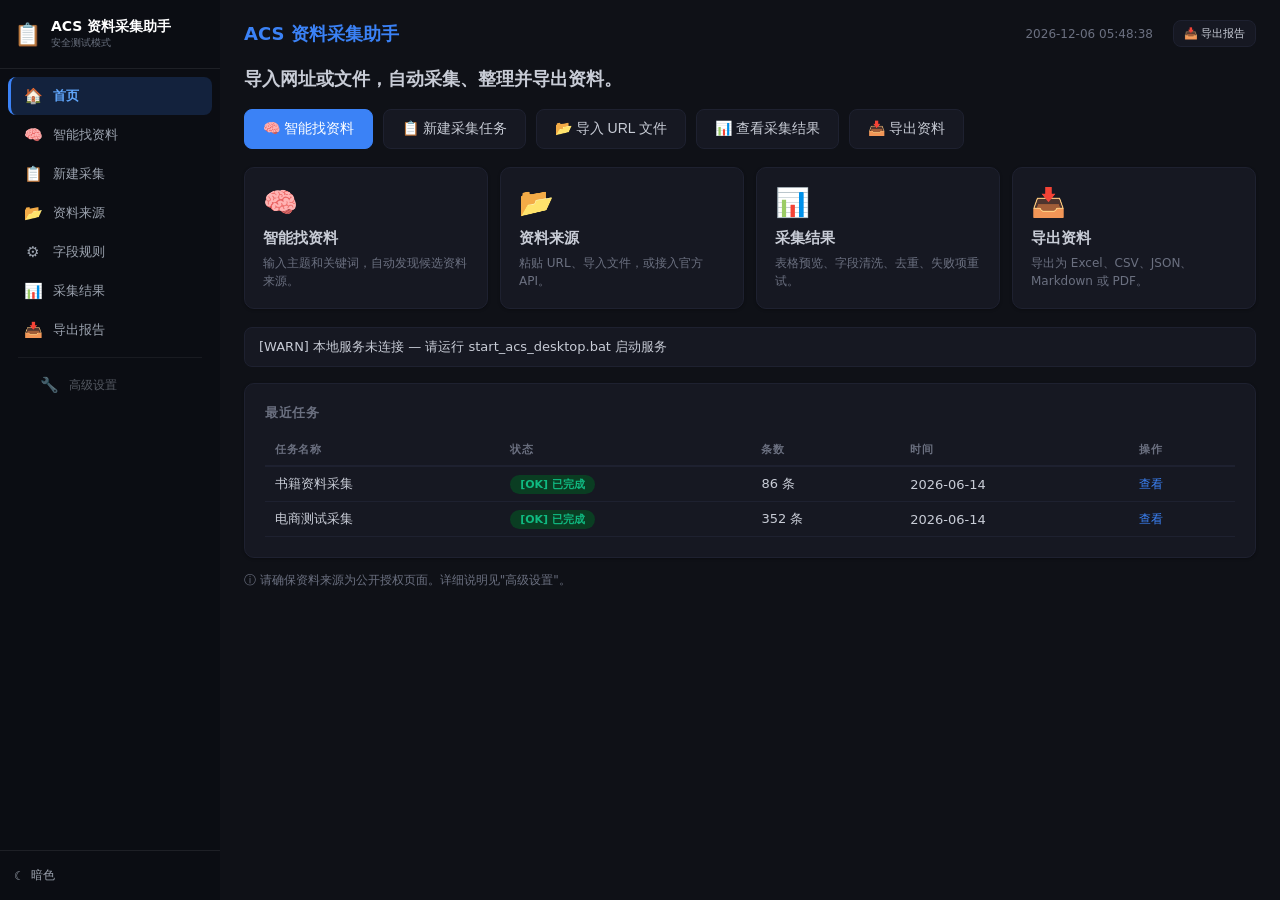
==== commit a75c6bde: "release: ACS v1.1.2-desktop-polish — encoding & UX polish Emoji/unicode cleanup: - Markdown export: " ====
--- a/acs_ui/index.html
+++ b/acs_ui/index.html
@@ -99,7 +99,7 @@
 
     <!-- Service Status -->
     <div id="service_status_bar" style="margin-bottom:16px;padding:10px 14px;border-radius:8px;font-size:13px;border:1px solid var(--border);background:var(--bg-card)">
-      <span id="svc_status_icon">⏳</span>
+      <span id="svc_status_icon">[...]</span>
       <span id="svc_status_text">正在检测本地服务...</span>
       <span style="color:var(--text-dim);margin-left:16px" id="svc_mode"></span>
     </div>
@@ -109,8 +109,8 @@
       <table class="data-table">
         <thead><tr><th>任务名称</th><th>状态</th><th>条数</th><th>时间</th><th>操作</th></tr></thead>
         <tbody>
-          <tr><td>书籍资料采集</td><td><span class="badge-green">✅ 已完成</span></td><td>86 条</td><td>2026-06-14</td><td><a href="#" onclick="switchPage('results')" class="link">查看</a></td></tr>
-          <tr><td>电商测试采集</td><td><span class="badge-green">✅ 已完成</span></td><td>352 条</td><td>2026-06-14</td><td><a href="#" onclick="switchPage('results')" class="link">查看</a></td></tr>
+          <tr><td>书籍资料采集</td><td><span class="badge-green">[OK] 已完成</span></td><td>86 条</td><td>2026-06-14</td><td><a href="#" onclick="switchPage('results')" class="link">查看</a></td></tr>
+          <tr><td>电商测试采集</td><td><span class="badge-green">[OK] 已完成</span></td><td>352 条</td><td>2026-06-14</td><td><a href="#" onclick="switchPage('results')" class="link">查看</a></td></tr>
         </tbody>
       </table>
     </div>
@@ -320,9 +320,9 @@
       <table class="data-table" style="margin-top:10px;max-height:240px;display:block;overflow-y:auto">
         <thead><tr><th>#</th><th>URL</th><th>状态</th></tr></thead>
         <tbody>
-          <tr><td>1</td><td style="font-family:monospace;font-size:12px">https://books.toscrape.com/catalogue/a-light-in-the-attic_1000/index.html</td><td><span class="badge-green">✅</span></td></tr>
-          <tr><td>2</td><td style="font-family:monospace;font-size:12px">https://books.toscrape.com/catalogue/tipping-the-velvet_999/index.html</td><td><span class="badge-green">✅</span></td></tr>
-          <tr><td>3</td><td style="font-family:monospace;font-size:12px">https://books.toscrape.com/catalogue/soumission_998/index.html</td><td><span class="badge-green">✅</span></td></tr>
+          <tr><td>1</td><td style="font-family:monospace;font-size:12px">https://books.toscrape.com/catalogue/a-light-in-the-attic_1000/index.html</td><td><span class="badge-green">[OK]</span></td></tr>
+          <tr><td>2</td><td style="font-family:monospace;font-size:12px">https://books.toscrape.com/catalogue/tipping-the-velvet_999/index.html</td><td><span class="badge-green">[OK]</span></td></tr>
+          <tr><td>3</td><td style="font-family:monospace;font-size:12px">https://books.toscrape.com/catalogue/soumission_998/index.html</td><td><span class="badge-green">[OK]</span></td></tr>
         </tbody>
       </table>
 
@@ -393,7 +393,7 @@
       <table class="data-table">
         <thead><tr><th>#</th><th>URL</th><th>标题</th><th>描述</th><th>价格</th><th>状态</th><th>失败原因</th><th>时间</th></tr></thead>
         <tbody id="results_tbody">
-          <tr><td colspan="8" style="text-align:center;color:var(--text-dim)">点击"开始测试采集"或"刷新结果"加载数据</td></tr>
+          <tr><td colspan="8" style="text-align:center;color:var(--text-dim)">点击 [开始测试采集] 或 [刷新结果] 加载数据</td></tr>
         </tbody>
       </table>
     </div>
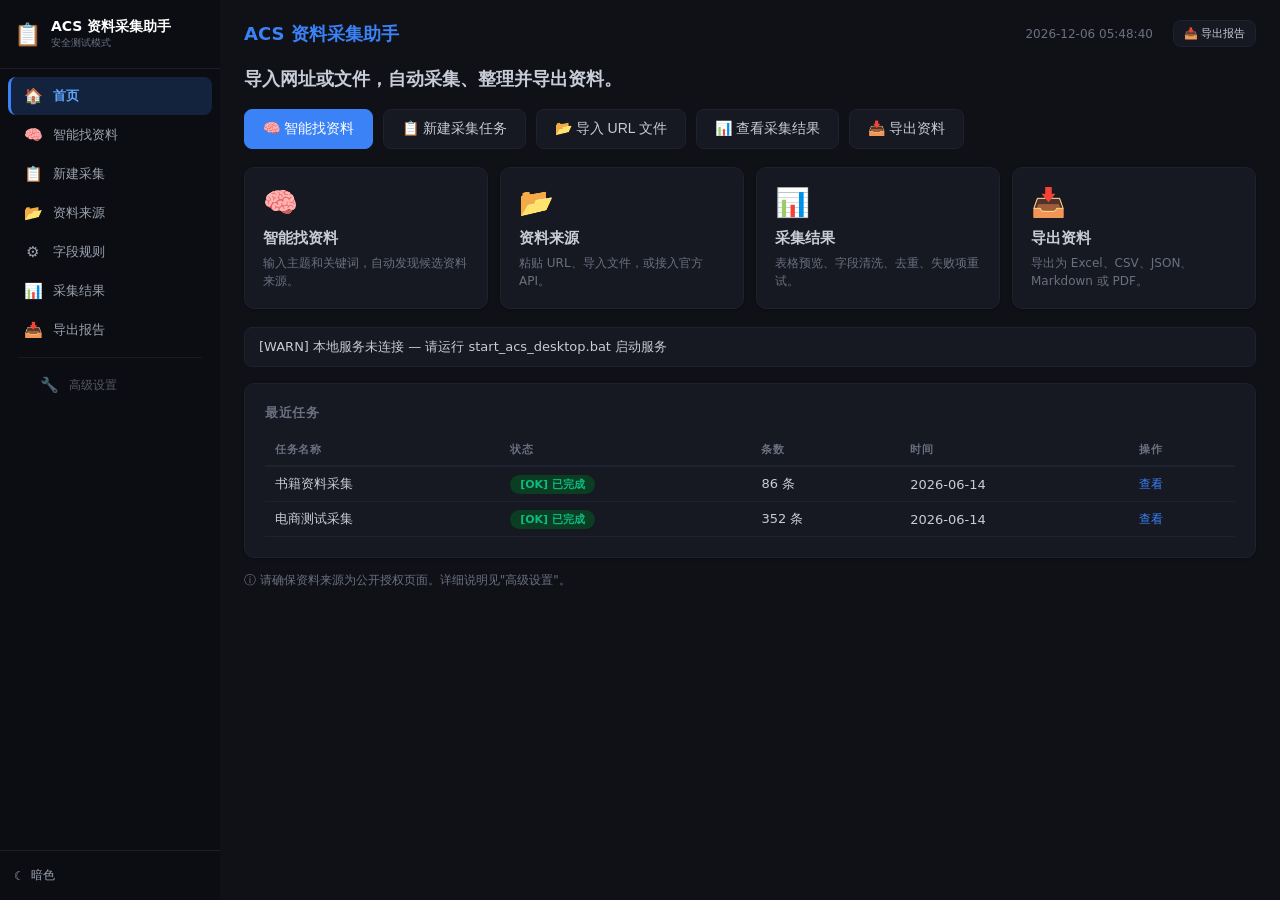
==== commit e8776a49: "feat: ACS v1.2.0-discovery-plus — domain-level auto-discovery New discovery modules (8):   domain_in" ====
--- a/acs_ui/index.html
+++ b/acs_ui/index.html
@@ -130,6 +130,7 @@
           <option value="import-file">导入搜索结果文件</option>
           <option value="sitemap">Sitemap</option>
           <option value="rss">RSS / Atom</option>
+          <option value="auto-domain">自动发现网站资料</option>
         </select>
         <div id="provider_desc" style="margin-top:4px;font-size:12px;color:var(--text-dim)">使用内置演示数据测试发现流程。</div>
       </div>
@@ -205,6 +206,29 @@
           <input type="text" class="form-input" id="keywords_rss" placeholder="例如：VOCs, 活性炭">
         </div>
         <p style="font-size:12px;color:var(--text-dim)">支持 RSS 2.0 和 Atom 格式。仅读取公开 feed。</p>
+      </div>
+
+      <!-- auto-domain inputs -->
+      <div id="inputs_auto_domain" style="display:none">
+        <div class="form-group">
+          <label>网站地址 / 域名</label>
+          <input type="text" class="form-input" id="domain_url" placeholder="例如：example.gov.cn 或 https://example.gov.cn">
+        </div>
+        <div class="form-group">
+          <label>资料主题（可选）</label>
+          <input type="text" class="form-input" id="topic_ad" placeholder="例如：园区废气治理案例">
+        </div>
+        <div class="form-group">
+          <label>关键词（可选）</label>
+          <input type="text" class="form-input" id="keywords_ad" placeholder="例如：VOCs, 活性炭">
+        </div>
+        <div style="display:flex;gap:16px;flex-wrap:wrap;margin-top:6px;font-size:13px">
+          <label style="cursor:pointer"><input type="checkbox" id="ad_robots" checked> robots.txt</label>
+          <label style="cursor:pointer"><input type="checkbox" id="ad_sitemap" checked> 自动发现 sitemap</label>
+          <label style="cursor:pointer"><input type="checkbox" id="ad_rss" checked> 自动发现 RSS</label>
+          <label style="cursor:pointer"><input type="checkbox" id="ad_entry" checked> 探测常见入口</label>
+        </div>
+        <p style="font-size:12px;color:var(--text-dim);margin-top:6px">输入域名后，系统会自动发现 robots.txt / sitemap / RSS / 常见资料入口，生成候选 URL。</p>
       </div>
 
       <div class="form-group" style="margin-top:8px">
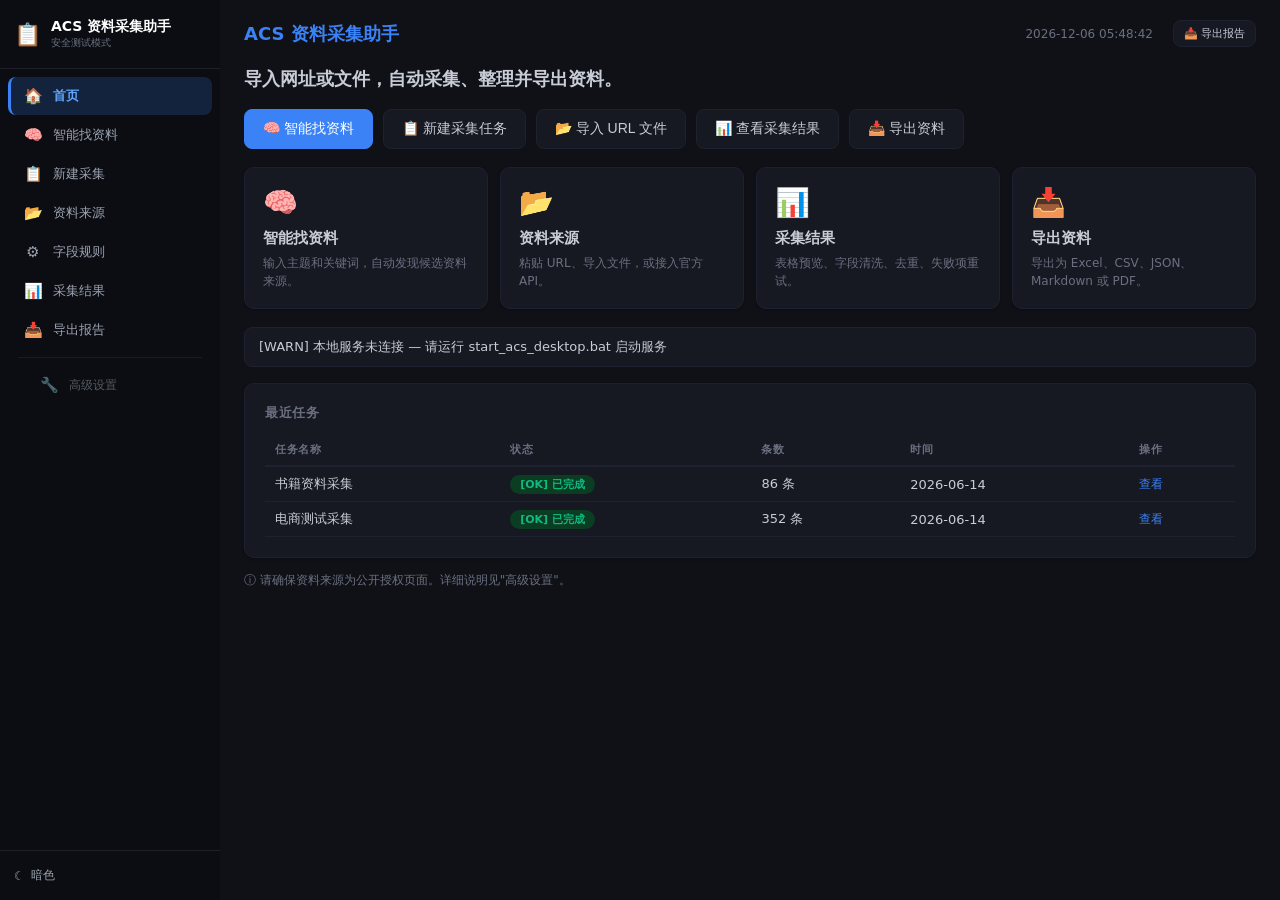
==== commit e3910d9c: "feat: ACS v1.2.1-topic-discovery — topic-level whole-web discovery Core modules (8 new):   topic_que" ====
--- a/acs_ui/index.html
+++ b/acs_ui/index.html
@@ -126,17 +126,47 @@
       <div class="form-group">
         <label>资料发现方式</label>
         <select class="form-input" id="provider_select" onchange="onProviderChange()" style="width:260px">
+          <option value="topic-search">按主题全网找资料</option>
+          <option value="auto-domain">自动发现网站资料</option>
           <option value="mock">Mock 演示数据</option>
           <option value="import-file">导入搜索结果文件</option>
           <option value="sitemap">Sitemap</option>
           <option value="rss">RSS / Atom</option>
-          <option value="auto-domain">自动发现网站资料</option>
         </select>
         <div id="provider_desc" style="margin-top:4px;font-size:12px;color:var(--text-dim)">使用内置演示数据测试发现流程。</div>
       </div>
 
+      <!-- topic-search inputs -->
+      <div id="inputs_topic_search" style="display:none">
+        <div class="form-group">
+          <label>资料主题</label>
+          <input type="text" class="form-input" id="topic_ts" placeholder="例如：园区废气治理案例、半导体行业趋势...">
+        </div>
+        <div class="form-group">
+          <label>关键词（逗号分隔）</label>
+          <input type="text" class="form-input" id="keywords_ts" placeholder="例如：VOCs, 活性炭, 整改报告">
+        </div>
+        <div class="form-group">
+          <label>资料类型（可选）</label>
+          <select class="form-input" id="content_type_ts">
+            <option value="">不限</option>
+            <option value="webpage">网页资料</option>
+            <option value="news">新闻</option>
+            <option value="policy">政策</option>
+            <option value="pdf">PDF 文档</option>
+            <option value="case">案例</option>
+            <option value="article">文章</option>
+            <option value="data">数据</option>
+          </select>
+        </div>
+        <div style="display:flex;gap:16px;flex-wrap:wrap;margin-top:4px;font-size:13px">
+          <label style="cursor:pointer"><input type="checkbox" id="ts_gov_first" checked> 优先公开机构网站 (gov/edu/org)</label>
+        </div>
+        <p style="font-size:12px;color:var(--text-dim);margin-top:4px">输入主题后，系统自动生成多组搜索查询，从公开网络资料源中发现候选资料。搜索 API 未配置时使用演示数据。</p>
+      </div>
+
       <!-- Mock inputs -->
-      <div id="inputs_mock">
+      <div id="inputs_mock" style="display:none">
         <div class="form-group">
           <label>资料主题</label>
           <input type="text" class="form-input" id="topic_mock" placeholder="例如：园区废气治理案例、半导体行业趋势...">
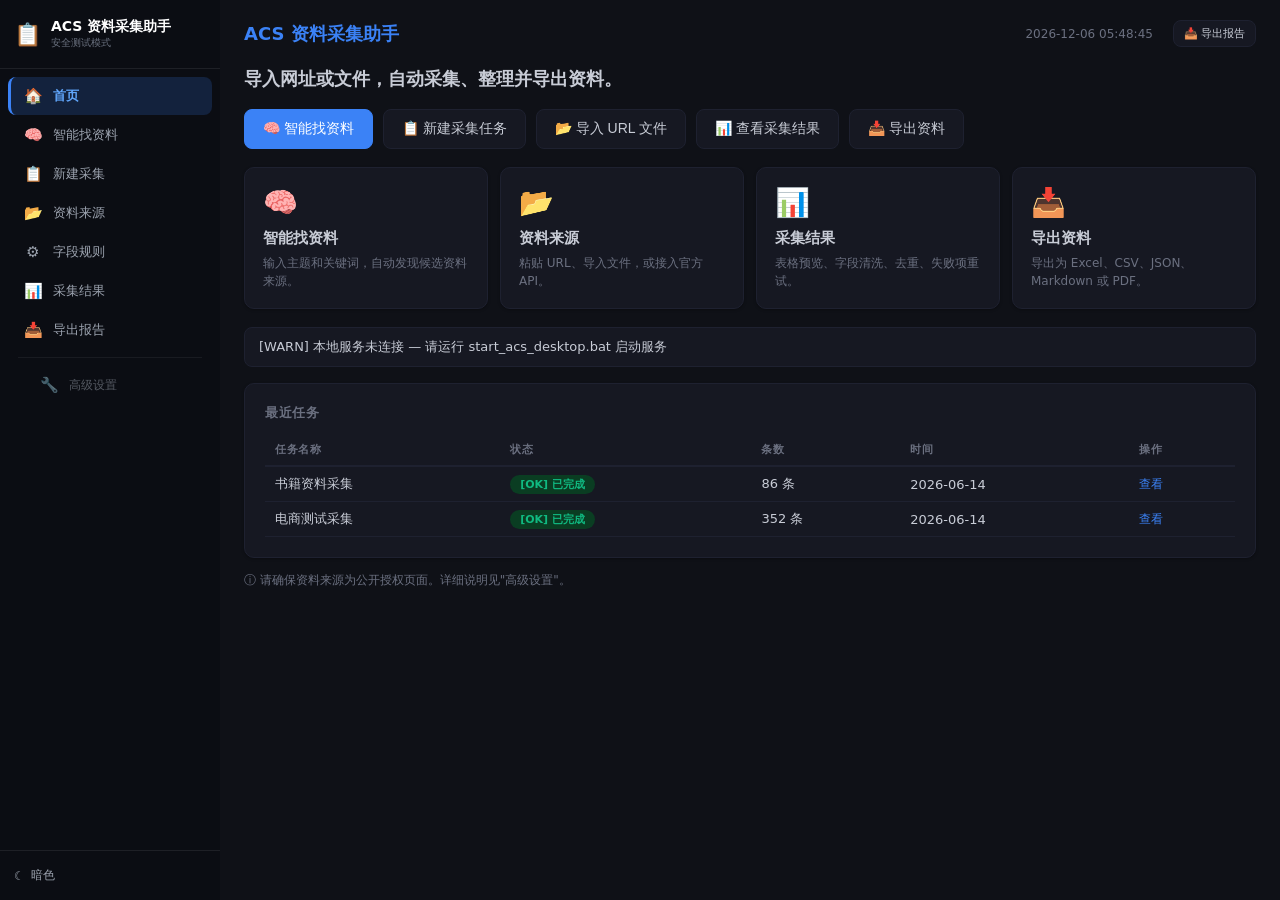
==== commit 86c9f4a0: "fix: UI api_status indicator — distinguish Mock vs Real API in topic-search panel index.html: topic_" ====
--- a/acs_ui/index.html
+++ b/acs_ui/index.html
@@ -163,6 +163,7 @@
           <label style="cursor:pointer"><input type="checkbox" id="ts_gov_first" checked> 优先公开机构网站 (gov/edu/org)</label>
         </div>
         <p style="font-size:12px;color:var(--text-dim);margin-top:4px">输入主题后，系统自动生成多组搜索查询，从公开网络资料源中发现候选资料。搜索 API 未配置时使用演示数据。</p>
+        <div id="topic_api_status" style="margin-top:6px;font-size:12px;padding:4px 8px;border-radius:4px;display:none"></div>
       </div>
 
       <!-- Mock inputs -->
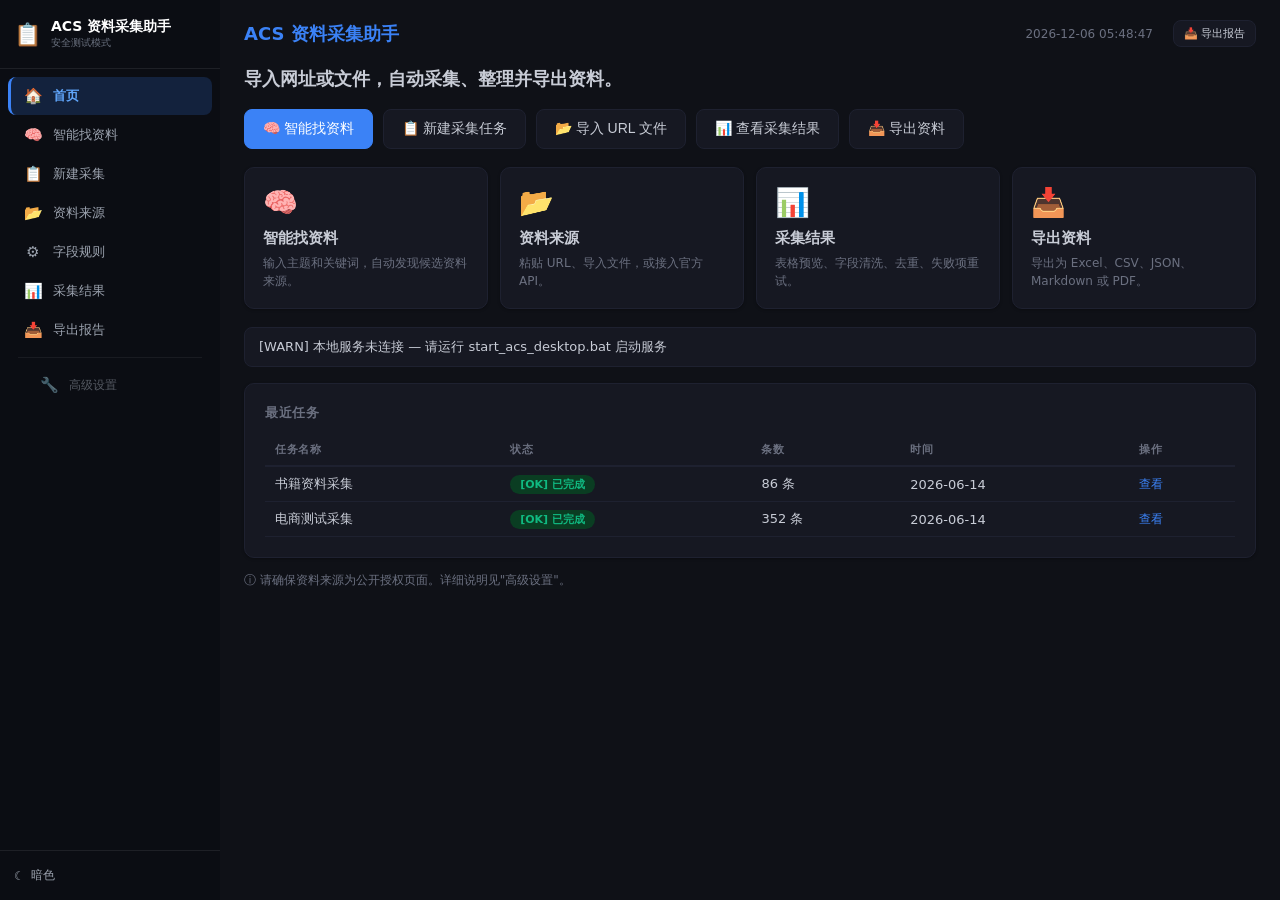
==== commit f32b2ec9: "feat: ACS v1.2.2-searxng-provider — SearXNG local search integration SearXNG Deployment (D:\ACS_Sear" ====
--- a/acs_ui/index.html
+++ b/acs_ui/index.html
@@ -126,9 +126,9 @@
       <div class="form-group">
         <label>资料发现方式</label>
         <select class="form-input" id="provider_select" onchange="onProviderChange()" style="width:260px">
-          <option value="topic-search">按主题全网找资料</option>
+          <option value="topic-search">SearXNG 本地搜索（全网发现）</option>
+          <option value="mock">Mock 演示</option>
           <option value="auto-domain">自动发现网站资料</option>
-          <option value="mock">Mock 演示数据</option>
           <option value="import-file">导入搜索结果文件</option>
           <option value="sitemap">Sitemap</option>
           <option value="rss">RSS / Atom</option>
